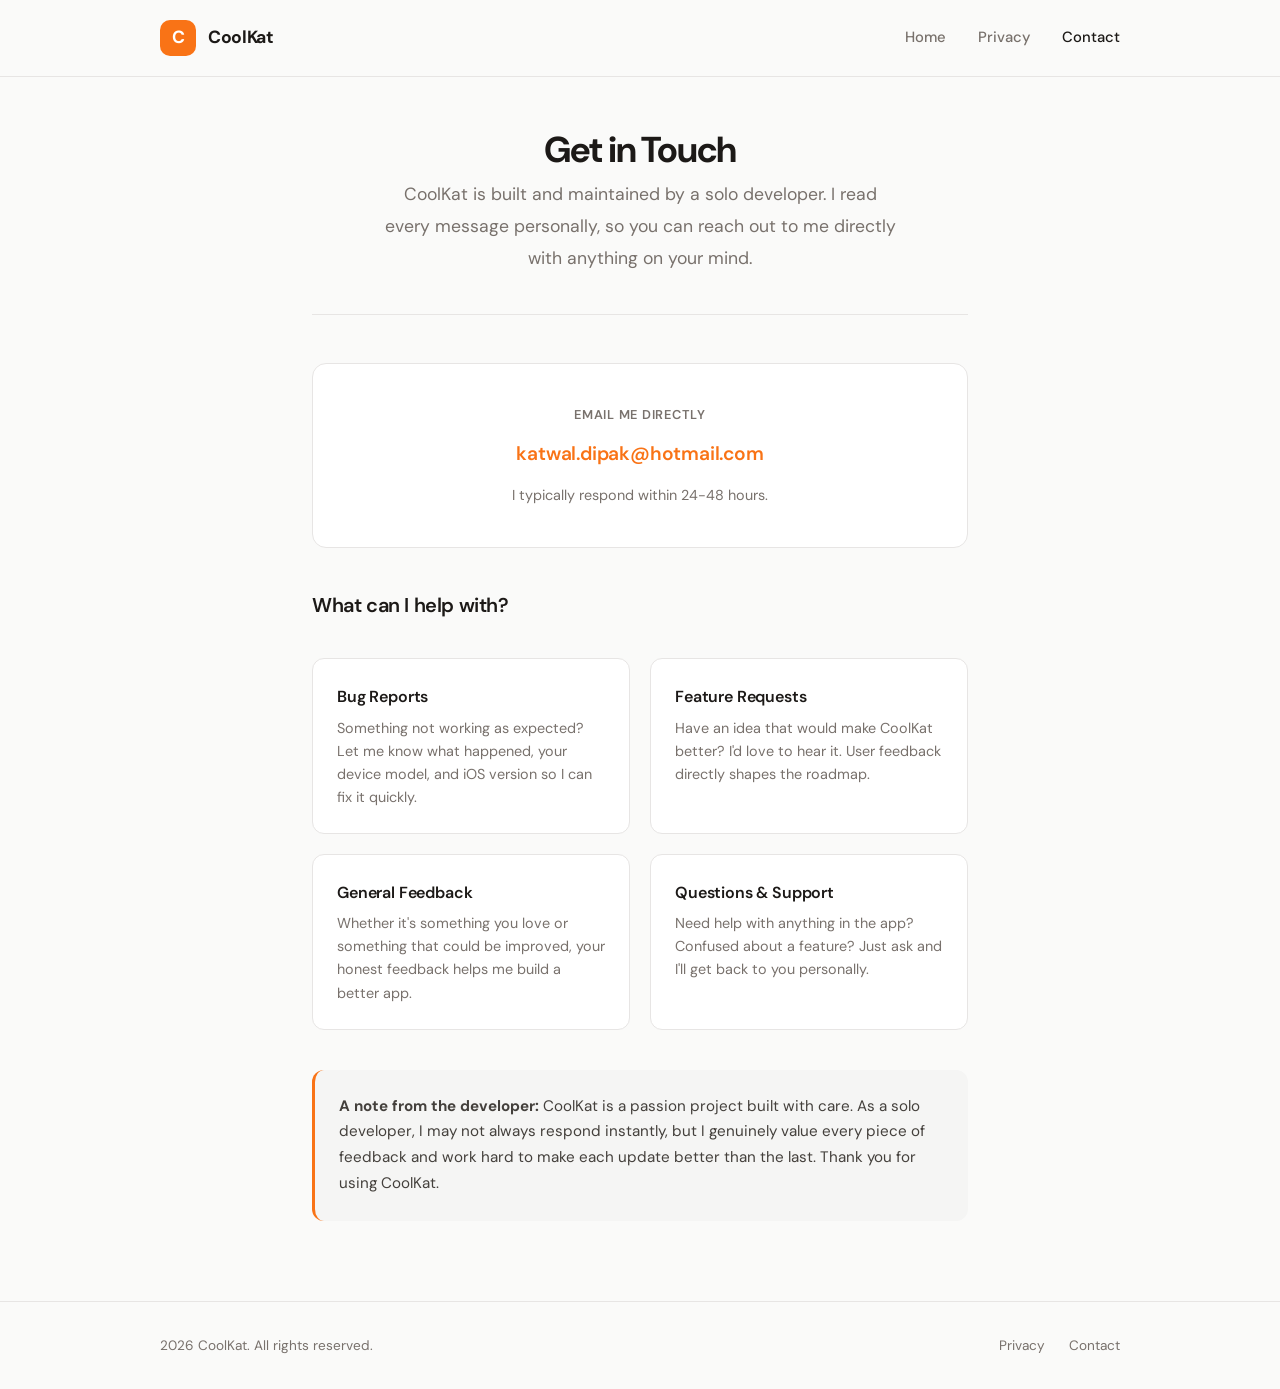
==== contact/index.html @ 7973a04a "fix directory for pages" ====
<!DOCTYPE html>
<html lang="en">
<head>
    <meta charset="UTF-8">
    <meta name="viewport" content="width=device-width, initial-scale=1.0">
    <title>Contact - CoolKat</title>
    <meta name="description" content="Get in touch with the developer of CoolKat. Report bugs, share feedback, or ask questions.">
    <link href="https://fonts.googleapis.com/css2?family=DM+Sans:wght@400;500;600;700&display=swap" rel="stylesheet">
    <link rel="stylesheet" href="/style.css">
    <style>
        .contact-hero {
            text-align: center;
            margin-bottom: 3rem;
            padding-bottom: 2.5rem;
            border-bottom: 1px solid var(--border);
        }

        .contact-hero p {
            font-size: 1.1rem;
            color: var(--muted);
            max-width: 520px;
            margin: 0 auto;
            line-height: 1.8;
        }

        .email-card {
            background: var(--card-bg);
            border: 1px solid var(--border);
            border-radius: 14px;
            padding: 2.5rem;
            text-align: center;
            margin-bottom: 2.5rem;
        }

        .email-card .email-label {
            font-size: 0.8rem;
            font-weight: 600;
            text-transform: uppercase;
            letter-spacing: 0.06em;
            color: var(--muted);
            margin-bottom: 0.75rem;
        }

        .email-card a {
            color: var(--accent);
            text-decoration: none;
            font-size: 1.2rem;
            font-weight: 600;
            letter-spacing: -0.01em;
        }

        .email-card a:hover {
            text-decoration: underline;
        }

        .email-card .email-note {
            color: var(--muted);
            font-size: 0.9rem;
            margin-top: 0.75rem;
        }

        .topics-grid {
            display: grid;
            grid-template-columns: 1fr 1fr;
            gap: 1.25rem;
            margin-bottom: 2.5rem;
        }

        .topic-card {
            background: var(--card-bg);
            border: 1px solid var(--border);
            border-radius: 12px;
            padding: 1.5rem;
        }

        .topic-card h3 {
            font-size: 1rem;
            font-weight: 600;
            margin-bottom: 0.4rem;
            letter-spacing: -0.01em;
        }

        .topic-card p {
            color: var(--muted);
            font-size: 0.9rem;
            line-height: 1.6;
        }

        .response-note {
            background: var(--section-bg);
            border-radius: 12px;
            padding: 1.5rem;
            border-left: 3px solid var(--accent);
        }

        .response-note p {
            font-size: 0.95rem;
            color: #44403C;
            margin: 0;
        }

        @media (max-width: 768px) {
            .topics-grid { grid-template-columns: 1fr; }
        }
    </style>
</head>
<body>

    <div class="header">
        <div class="header-inner">
            <a href="/" class="logo">
                <div class="logo-icon">C</div>
                <div class="logo-text">CoolKat</div>
            </a>
            <div class="header-links">
                <a href="/">Home</a>
                <a href="/privacy/">Privacy</a>
                <a href="/contact/" class="active">Contact</a>
            </div>
        </div>
    </div>

    <div class="page-container">

        <div class="contact-hero">
            <h1>Get in Touch</h1>
            <p>CoolKat is built and maintained by a solo developer. I read every message personally, so you can reach out to me directly with anything on your mind.</p>
        </div>

        <div class="email-card">
            <div class="email-label">Email me directly</div>
            <a href="mailto:katwal.dipak@hotmail.com">katwal.dipak@hotmail.com</a>
            <div class="email-note">I typically respond within 24-48 hours.</div>
        </div>

        <div class="section">
            <h2>What can I help with?</h2>
        </div>

        <div class="topics-grid">
            <div class="topic-card">
                <h3>Bug Reports</h3>
                <p>Something not working as expected? Let me know what happened, your device model, and iOS version so I can fix it quickly.</p>
            </div>
            <div class="topic-card">
                <h3>Feature Requests</h3>
                <p>Have an idea that would make CoolKat better? I'd love to hear it. User feedback directly shapes the roadmap.</p>
            </div>
            <div class="topic-card">
                <h3>General Feedback</h3>
                <p>Whether it's something you love or something that could be improved, your honest feedback helps me build a better app.</p>
            </div>
            <div class="topic-card">
                <h3>Questions & Support</h3>
                <p>Need help with anything in the app? Confused about a feature? Just ask and I'll get back to you personally.</p>
            </div>
        </div>

        <div class="response-note">
            <p><strong>A note from the developer:</strong> CoolKat is a passion project built with care. As a solo developer, I may not always respond instantly, but I genuinely value every piece of feedback and work hard to make each update better than the last. Thank you for using CoolKat.</p>
        </div>

    </div>

    <footer class="footer">
        <div class="footer-inner">
            <div class="footer-left">2026 CoolKat. All rights reserved.</div>
            <div class="footer-links">
                <a href="/privacy/">Privacy</a>
                <a href="/contact/">Contact</a>
            </div>
        </div>
    </footer>

</body>
</html>
---- style.css ----
:root {
    --bg: #FAFAF9;
    --text: #1C1917;
    --muted: #78716C;
    --accent: #F97316;
    --accent-hover: #EA580C;
    --card-bg: #FFFFFF;
    --border: #E7E5E4;
    --section-bg: #F5F5F4;
}

* {
    margin: 0;
    padding: 0;
    box-sizing: border-box;
}

body {
    font-family: 'DM Sans', -apple-system, BlinkMacSystemFont, sans-serif;
    background: var(--bg);
    color: var(--text);
    line-height: 1.7;
    -webkit-font-smoothing: antialiased;
}

/* ---- Header ---- */
.header {
    padding: 1.25rem 2rem;
    position: fixed;
    top: 0;
    left: 0;
    right: 0;
    z-index: 10;
    backdrop-filter: blur(12px);
    background: rgba(250,250,249,0.92);
    border-bottom: 1px solid var(--border);
}

.header-inner {
    max-width: 960px;
    margin: 0 auto;
    display: flex;
    align-items: center;
    justify-content: space-between;
}

.logo {
    display: flex;
    align-items: center;
    gap: 0.75rem;
    text-decoration: none;
    color: var(--text);
}

.logo-icon {
    width: 36px;
    height: 36px;
    background: var(--accent);
    border-radius: 10px;
    display: flex;
    align-items: center;
    justify-content: center;
    font-size: 1.1rem;
    color: white;
    font-weight: 700;
}

.logo-text {
    font-weight: 700;
    font-size: 1.1rem;
    letter-spacing: -0.02em;
}

.header-links {
    display: flex;
    gap: 2rem;
    align-items: center;
}

.header-links a {
    color: var(--muted);
    text-decoration: none;
    font-size: 0.925rem;
    font-weight: 500;
    transition: color 0.2s;
}

.header-links a:hover {
    color: var(--text);
}

.header-links a.active {
    color: var(--text);
}

/* ---- App Store Button ---- */
.app-store-btn {
    display: inline-flex;
    align-items: center;
    gap: 0.65rem;
    background: var(--text);
    color: #fff;
    text-decoration: none;
    padding: 0.8rem 1.6rem;
    border-radius: 12px;
    font-size: 0.95rem;
    font-weight: 600;
    letter-spacing: -0.01em;
    transition: transform 0.2s, background 0.2s;
}

.app-store-btn:hover {
    transform: scale(1.03);
    background: #292524;
}

.app-store-btn svg {
    width: 28px;
    height: 28px;
    fill: #fff;
}

.app-store-btn .btn-text-group {
    display: flex;
    flex-direction: column;
    align-items: flex-start;
    line-height: 1.2;
}

.app-store-btn .btn-label {
    font-size: 0.65rem;
    font-weight: 400;
    letter-spacing: 0.01em;
    opacity: 0.85;
}

.app-store-btn .btn-store {
    font-size: 1.05rem;
    font-weight: 700;
    letter-spacing: -0.01em;
}

/* ---- Page Container (for inner pages) ---- */
.page-container {
    max-width: 720px;
    margin: 0 auto;
    padding: 8rem 2rem 5rem;
}

.page-container h1 {
    font-size: 2.25rem;
    font-weight: 700;
    letter-spacing: -0.03em;
    margin-bottom: 0.5rem;
    line-height: 1.2;
}

.page-date {
    color: var(--muted);
    font-size: 0.95rem;
    margin-bottom: 2.5rem;
    padding-bottom: 2rem;
    border-top: none;
    border-bottom: 1px solid var(--border);
}

.page-intro {
    font-size: 1.1rem;
    color: var(--muted);
    margin-bottom: 2.5rem;
    line-height: 1.8;
}

.section {
    margin-bottom: 2.25rem;
}

.section h2 {
    font-size: 1.25rem;
    font-weight: 600;
    letter-spacing: -0.02em;
    margin-bottom: 0.75rem;
    color: var(--text);
}

.section p {
    color: #44403C;
    margin-bottom: 1rem;
    font-size: 0.975rem;
}

.section ul {
    padding-left: 1.25rem;
    margin: 0.75rem 0 1rem;
}

.section li {
    color: #44403C;
    font-size: 0.975rem;
    margin-bottom: 0.4rem;
}

.highlight-box {
    background: var(--section-bg);
    border-radius: 12px;
    padding: 1.25rem 1.5rem;
    margin: 1rem 0 1.5rem;
    border-left: 3px solid var(--accent);
}

.highlight-box p {
    margin-bottom: 0.5rem;
    font-size: 0.95rem;
}

.highlight-box p:last-child {
    margin-bottom: 0;
}

.data-grid {
    display: grid;
    grid-template-columns: 1fr 1fr;
    gap: 1rem;
    margin: 1rem 0 1.5rem;
}

.data-card {
    background: var(--card-bg);
    border: 1px solid var(--border);
    border-radius: 12px;
    padding: 1.25rem;
}

.data-card .label {
    font-size: 0.8rem;
    text-transform: uppercase;
    letter-spacing: 0.06em;
    color: var(--muted);
    margin-bottom: 0.35rem;
    font-weight: 600;
}

.data-card .value {
    font-size: 0.95rem;
    font-weight: 500;
    color: var(--text);
}

.badge {
    display: inline-block;
    background: #FFF7ED;
    color: #EA580C;
    font-size: 0.8rem;
    font-weight: 600;
    padding: 0.2rem 0.6rem;
    border-radius: 6px;
    margin-top: 0.35rem;
}

/* ---- Contact Card ---- */
.contact-card {
    background: var(--card-bg);
    border: 1px solid var(--border);
    border-radius: 14px;
    padding: 2rem;
    margin-top: 1.5rem;
}

.contact-card a {
    color: var(--accent);
    text-decoration: none;
    font-weight: 600;
}

.contact-card a:hover {
    text-decoration: underline;
}

/* ---- Footer ---- */
.footer {
    border-top: 1px solid var(--border);
    padding: 2rem;
}

.footer-inner {
    max-width: 960px;
    margin: 0 auto;
    display: flex;
    justify-content: space-between;
    align-items: center;
}

.footer-left {
    color: var(--muted);
    font-size: 0.85rem;
}

.footer-links {
    display: flex;
    gap: 1.5rem;
}

.footer-links a {
    color: var(--muted);
    text-decoration: none;
    font-size: 0.85rem;
    transition: color 0.2s;
}

.footer-links a:hover {
    color: var(--text);
}

/* ---- Responsive ---- */
@media (max-width: 768px) {
    .page-container { padding: 7rem 1.25rem 3rem; }
    .page-container h1 { font-size: 1.75rem; }
    .data-grid { grid-template-columns: 1fr; }
    .footer-inner { flex-direction: column; gap: 1rem; text-align: center; }
    .header-links { gap: 1.25rem; }
}
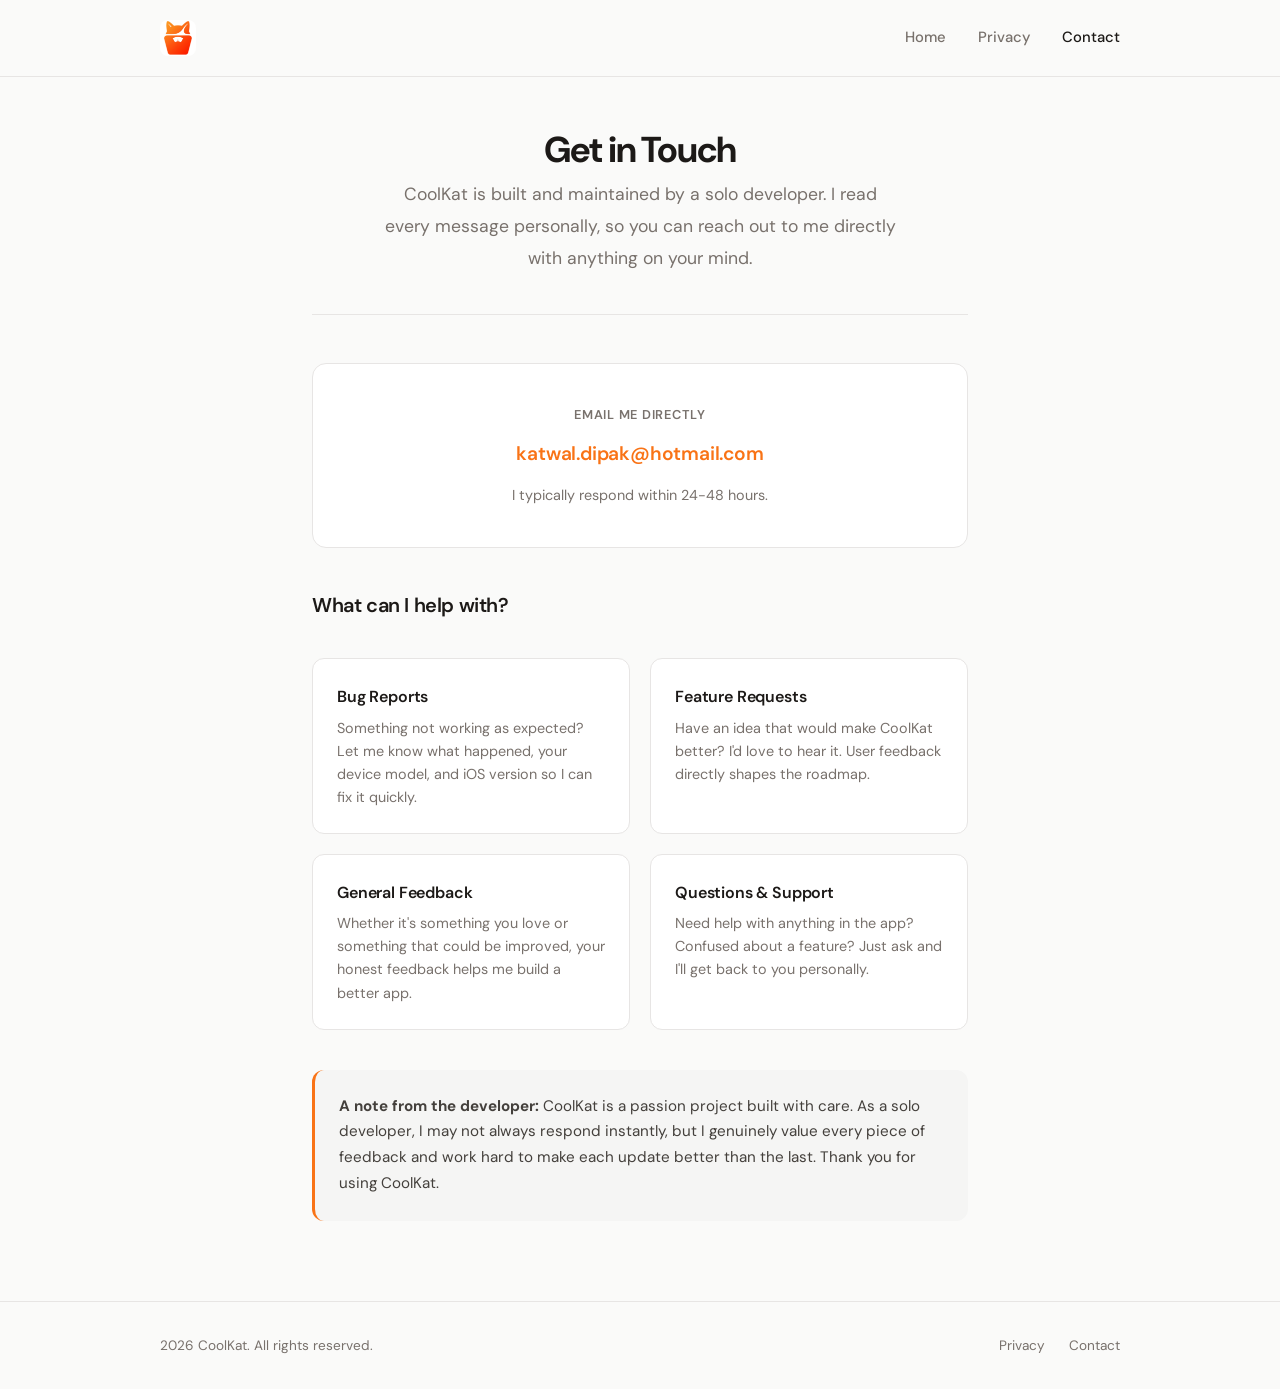
==== commit 61eda5dc: "minor changes" ====
--- a/contact/index.html
+++ b/contact/index.html
@@ -6,6 +6,7 @@
     <title>Contact - CoolKat</title>
     <meta name="description" content="Get in touch with the developer of CoolKat. Report bugs, share feedback, or ask questions.">
     <link href="https://fonts.googleapis.com/css2?family=DM+Sans:wght@400;500;600;700&display=swap" rel="stylesheet">
+    <link rel="icon" type="image/png" href="/images/coolkat_logo.png">
     <link rel="stylesheet" href="/style.css">
     <style>
         .contact-hero {
@@ -109,8 +110,7 @@
     <div class="header">
         <div class="header-inner">
             <a href="/" class="logo">
-                <div class="logo-icon">C</div>
-                <div class="logo-text">CoolKat</div>
+                <img src="/images/coolkat_logo.png" alt="CoolKat" class="logo-icon">
             </a>
             <div class="header-links">
                 <a href="/">Home</a>
--- a/style.css
+++ b/style.css
@@ -55,14 +55,9 @@
 .logo-icon {
     width: 36px;
     height: 36px;
-    background: var(--accent);
-    border-radius: 10px;
-    display: flex;
-    align-items: center;
-    justify-content: center;
-    font-size: 1.1rem;
-    color: white;
-    font-weight: 700;
+    border-radius: 8px;
+    display: block;
+    object-fit: contain;
 }
 
 .logo-text {
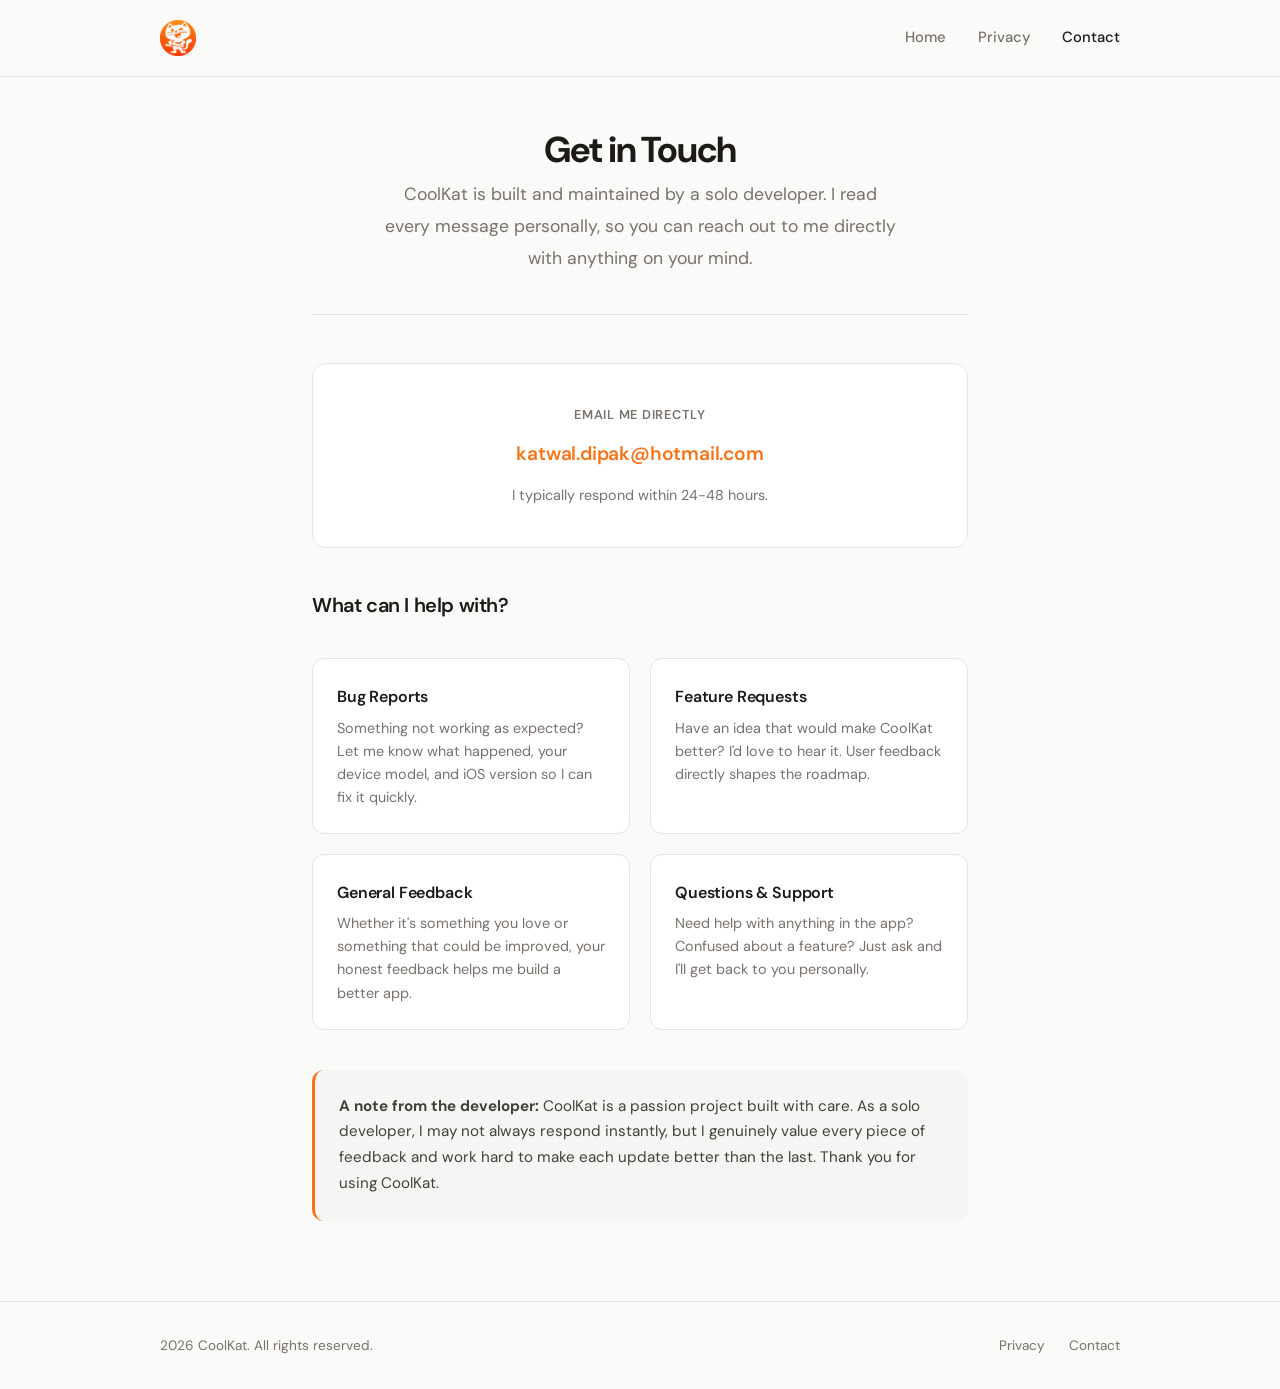
==== commit d7eaa1e8: "fix: optimize pages for SEO" ====
--- a/contact/index.html
+++ b/contact/index.html
@@ -5,6 +5,27 @@
     <meta name="viewport" content="width=device-width, initial-scale=1.0">
     <title>Contact - CoolKat</title>
     <meta name="description" content="Get in touch with the developer of CoolKat. Report bugs, share feedback, or ask questions.">
+    <link rel="canonical" href="https://coolkat.app/contact/">
+    <meta name="apple-itunes-app" content="app-id=6756367775">
+
+    <!-- Open Graph -->
+    <meta property="og:type" content="website">
+    <meta property="og:url" content="https://coolkat.app/contact/">
+    <meta property="og:title" content="Contact - CoolKat">
+    <meta property="og:description" content="Get in touch with the developer of CoolKat. Report bugs, share feedback, or ask questions.">
+    <meta property="og:image" content="https://coolkat.app/images/coolkat_logo.png">
+    <meta property="og:site_name" content="CoolKat">
+
+    <!-- Twitter Card -->
+    <meta name="twitter:card" content="summary">
+    <meta name="twitter:title" content="Contact - CoolKat">
+    <meta name="twitter:description" content="Get in touch with the developer of CoolKat. Report bugs, share feedback, or ask questions.">
+    <meta name="twitter:image" content="https://coolkat.app/images/coolkat_logo.png">
+
+    <link rel="apple-touch-icon" href="/images/coolkat_logo.png">
+    <link rel="manifest" href="/site.webmanifest">
+    <link rel="preconnect" href="https://fonts.googleapis.com">
+    <link rel="preconnect" href="https://fonts.gstatic.com" crossorigin>
     <link href="https://fonts.googleapis.com/css2?family=DM+Sans:wght@400;500;600;700&display=swap" rel="stylesheet">
     <link rel="icon" type="image/png" href="/images/coolkat_logo.png">
     <link rel="stylesheet" href="/style.css">
